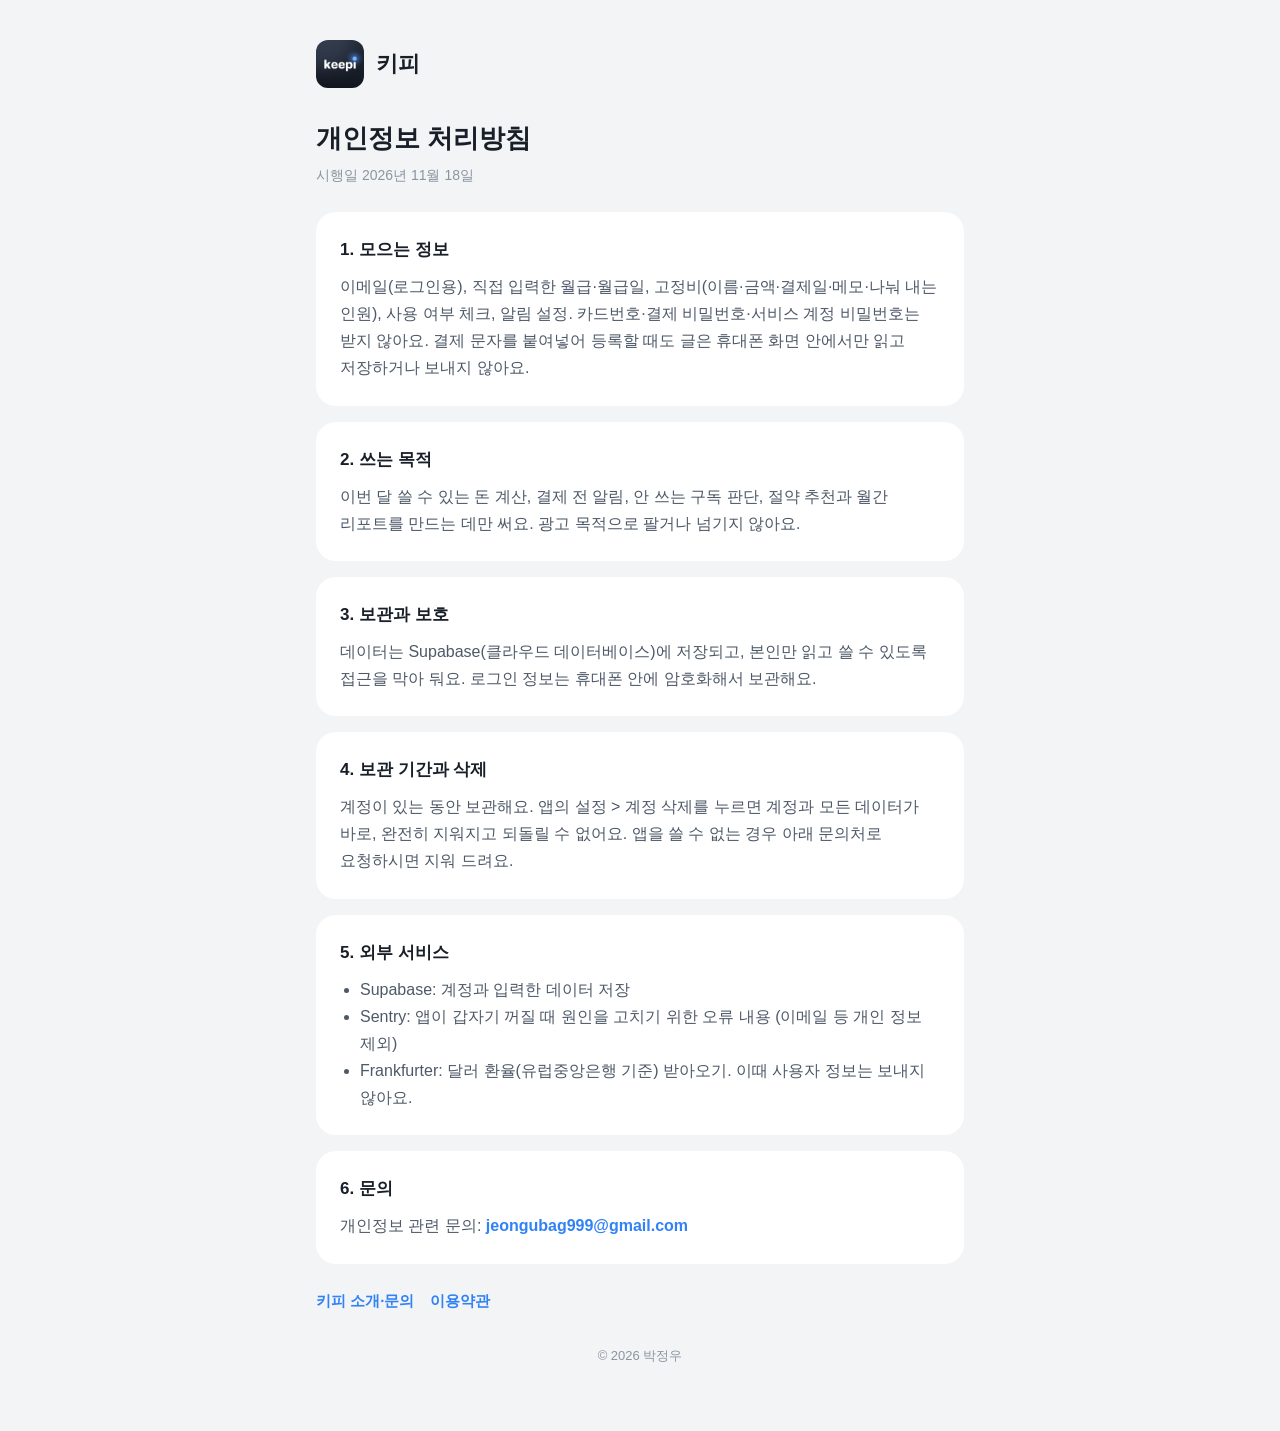
==== privacy.html @ 5cc82812 "Add Keepi support, privacy policy and terms pages Co-Authored-By: Claude Opus 5.5 <noreply@anthropic" ====
<!doctype html>
<html lang="ko">
<head>
  <meta charset="utf-8" />
  <meta name="viewport" content="width=device-width, initial-scale=1" />
  <title>키피 개인정보 처리방침</title>
  <meta name="description" content="키피(Keepi) 앱의 개인정보 처리방침" />
  <link rel="icon" href="icon.png" />
  <link rel="stylesheet" href="style.css" />
</head>
<body>
  <main>
    <header>
      <img src="icon.png" alt="" />
      <span class="name">키피</span>
    </header>

    <h1>개인정보 처리방침</h1>
    <p class="updated">시행일 2026년 11월 18일</p>

    <section class="card">
      <h2>1. 모으는 정보</h2>
      <p>이메일(로그인용), 직접 입력한 월급·월급일, 고정비(이름·금액·결제일·메모·나눠 내는 인원), 사용 여부 체크, 알림 설정. 카드번호·결제 비밀번호·서비스 계정 비밀번호는 받지 않아요. 결제 문자를 붙여넣어 등록할 때도 글은 휴대폰 화면 안에서만 읽고 저장하거나 보내지 않아요.</p>
    </section>

    <section class="card">
      <h2>2. 쓰는 목적</h2>
      <p>이번 달 쓸 수 있는 돈 계산, 결제 전 알림, 안 쓰는 구독 판단, 절약 추천과 월간 리포트를 만드는 데만 써요. 광고 목적으로 팔거나 넘기지 않아요.</p>
    </section>

    <section class="card">
      <h2>3. 보관과 보호</h2>
      <p>데이터는 Supabase(클라우드 데이터베이스)에 저장되고, 본인만 읽고 쓸 수 있도록 접근을 막아 둬요. 로그인 정보는 휴대폰 안에 암호화해서 보관해요.</p>
    </section>

    <section class="card">
      <h2>4. 보관 기간과 삭제</h2>
      <p>계정이 있는 동안 보관해요. 앱의 설정 &gt; 계정 삭제를 누르면 계정과 모든 데이터가 바로, 완전히 지워지고 되돌릴 수 없어요. 앱을 쓸 수 없는 경우 아래 문의처로 요청하시면 지워 드려요.</p>
    </section>

    <section class="card">
      <h2>5. 외부 서비스</h2>
      <ul>
        <li>Supabase: 계정과 입력한 데이터 저장</li>
        <li>Sentry: 앱이 갑자기 꺼질 때 원인을 고치기 위한 오류 내용 (이메일 등 개인 정보 제외)</li>
        <li>Frankfurter: 달러 환율(유럽중앙은행 기준) 받아오기. 이때 사용자 정보는 보내지 않아요.</li>
      </ul>
    </section>

    <section class="card">
      <h2>6. 문의</h2>
      <p>개인정보 관련 문의: <a href="mailto:jeongubag999@gmail.com">jeongubag999@gmail.com</a></p>
    </section>

    <nav>
      <a href="./">키피 소개·문의</a>
      <a href="terms.html">이용약관</a>
    </nav>
    <footer>© 2026 박정우</footer>
  </main>
</body>
</html>
---- style.css ----
:root {
  --bg: #f2f4f6;
  --card: #ffffff;
  --text: #191f28;
  --sub: #4e5968;
  --muted: #8b95a1;
  --line: #e5e8eb;
  --primary: #3182f6;
}
@media (prefers-color-scheme: dark) {
  :root {
    --bg: #17171c;
    --card: #202027;
    --text: #f2f4f6;
    --sub: #b0b8c1;
    --muted: #7e8590;
    --line: #2c2c35;
    --primary: #4d94f8;
  }
}
* { box-sizing: border-box; }
body {
  margin: 0;
  background: var(--bg);
  color: var(--text);
  font-family: Pretendard, -apple-system, BlinkMacSystemFont, 'Apple SD Gothic Neo', 'Noto Sans KR', sans-serif;
  line-height: 1.7;
  word-break: keep-all;
}
main { max-width: 680px; margin: 0 auto; padding: 40px 16px 64px; }
header { display: flex; align-items: center; gap: 12px; margin-bottom: 28px; }
header img { width: 48px; height: 48px; border-radius: 12px; }
header .name { font-size: 22px; font-weight: 800; }
h1 { font-size: 26px; margin: 0 0 4px; }
.updated { color: var(--muted); font-size: 14px; margin: 0 0 24px; }
.card { background: var(--card); border-radius: 20px; padding: 24px; margin-bottom: 16px; }
h2 { font-size: 17px; margin: 0 0 8px; }
p { margin: 0; color: var(--sub); }
.card + .card { margin-top: 0; }
a { color: var(--primary); text-decoration: none; font-weight: 600; }
a:hover { text-decoration: underline; }
ul { margin: 0; padding-left: 20px; color: var(--sub); }
nav { display: flex; gap: 16px; flex-wrap: wrap; margin-top: 24px; font-size: 15px; }
footer { color: var(--muted); font-size: 13px; margin-top: 32px; text-align: center; }
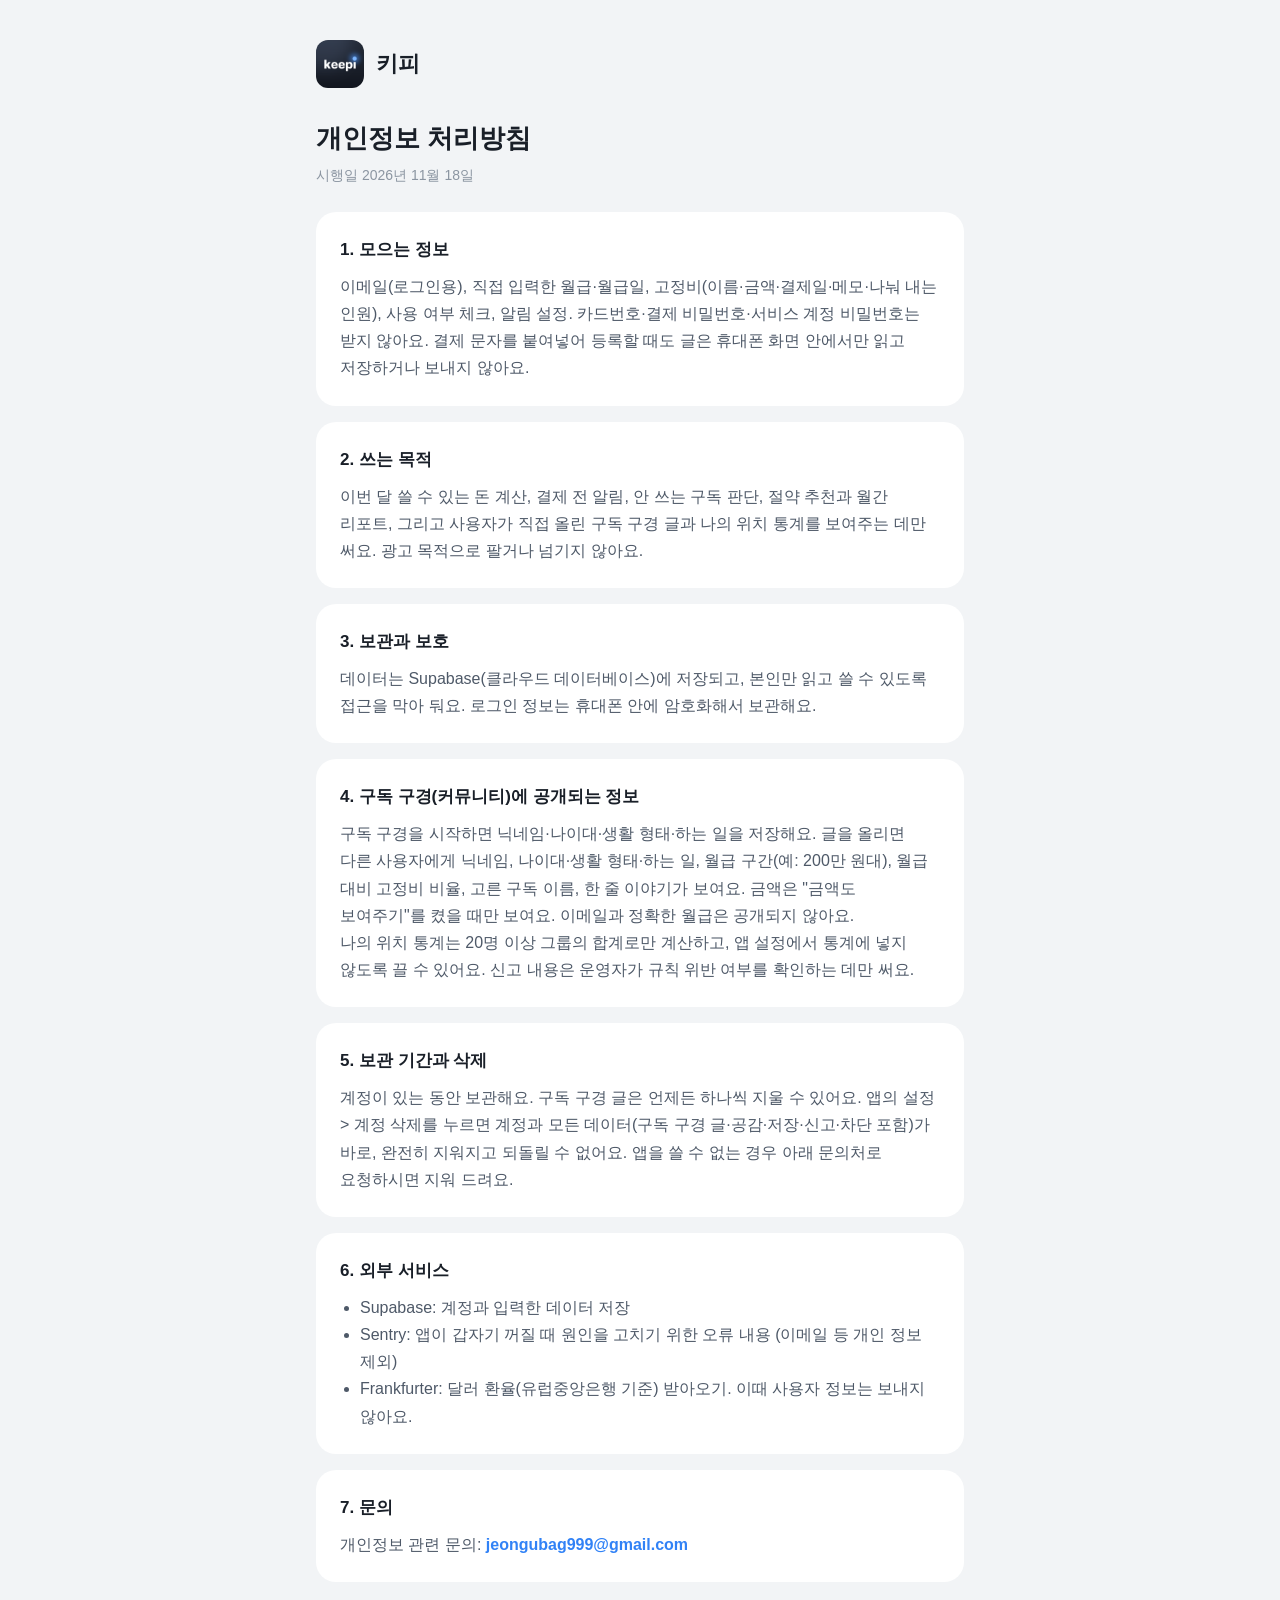
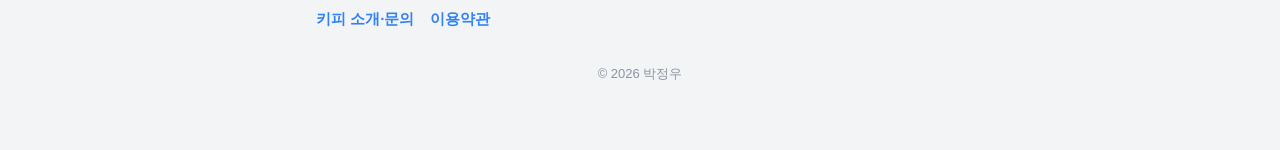
==== commit 92d7f301: "Add community (구독 구경) sections to privacy policy and terms" ====
--- a/privacy.html
+++ b/privacy.html
@@ -25,7 +25,7 @@
 
     <section class="card">
       <h2>2. 쓰는 목적</h2>
-      <p>이번 달 쓸 수 있는 돈 계산, 결제 전 알림, 안 쓰는 구독 판단, 절약 추천과 월간 리포트를 만드는 데만 써요. 광고 목적으로 팔거나 넘기지 않아요.</p>
+      <p>이번 달 쓸 수 있는 돈 계산, 결제 전 알림, 안 쓰는 구독 판단, 절약 추천과 월간 리포트, 그리고 사용자가 직접 올린 구독 구경 글과 나의 위치 통계를 보여주는 데만 써요. 광고 목적으로 팔거나 넘기지 않아요.</p>
     </section>
 
     <section class="card">
@@ -34,12 +34,18 @@
     </section>
 
     <section class="card">
-      <h2>4. 보관 기간과 삭제</h2>
-      <p>계정이 있는 동안 보관해요. 앱의 설정 &gt; 계정 삭제를 누르면 계정과 모든 데이터가 바로, 완전히 지워지고 되돌릴 수 없어요. 앱을 쓸 수 없는 경우 아래 문의처로 요청하시면 지워 드려요.</p>
+      <h2>4. 구독 구경(커뮤니티)에 공개되는 정보</h2>
+      <p>구독 구경을 시작하면 닉네임·나이대·생활 형태·하는 일을 저장해요. 글을 올리면 다른 사용자에게 닉네임, 나이대·생활 형태·하는 일, 월급 구간(예: 200만 원대), 월급 대비 고정비 비율, 고른 구독 이름, 한 줄 이야기가 보여요. 금액은 "금액도 보여주기"를 켰을 때만 보여요. 이메일과 정확한 월급은 공개되지 않아요.</p>
+      <p>나의 위치 통계는 20명 이상 그룹의 합계로만 계산하고, 앱 설정에서 통계에 넣지 않도록 끌 수 있어요. 신고 내용은 운영자가 규칙 위반 여부를 확인하는 데만 써요.</p>
     </section>
 
     <section class="card">
-      <h2>5. 외부 서비스</h2>
+      <h2>5. 보관 기간과 삭제</h2>
+      <p>계정이 있는 동안 보관해요. 구독 구경 글은 언제든 하나씩 지울 수 있어요. 앱의 설정 &gt; 계정 삭제를 누르면 계정과 모든 데이터(구독 구경 글·공감·저장·신고·차단 포함)가 바로, 완전히 지워지고 되돌릴 수 없어요. 앱을 쓸 수 없는 경우 아래 문의처로 요청하시면 지워 드려요.</p>
+    </section>
+
+    <section class="card">
+      <h2>6. 외부 서비스</h2>
       <ul>
         <li>Supabase: 계정과 입력한 데이터 저장</li>
         <li>Sentry: 앱이 갑자기 꺼질 때 원인을 고치기 위한 오류 내용 (이메일 등 개인 정보 제외)</li>
@@ -48,7 +54,7 @@
     </section>
 
     <section class="card">
-      <h2>6. 문의</h2>
+      <h2>7. 문의</h2>
       <p>개인정보 관련 문의: <a href="mailto:jeongubag999@gmail.com">jeongubag999@gmail.com</a></p>
     </section>
 
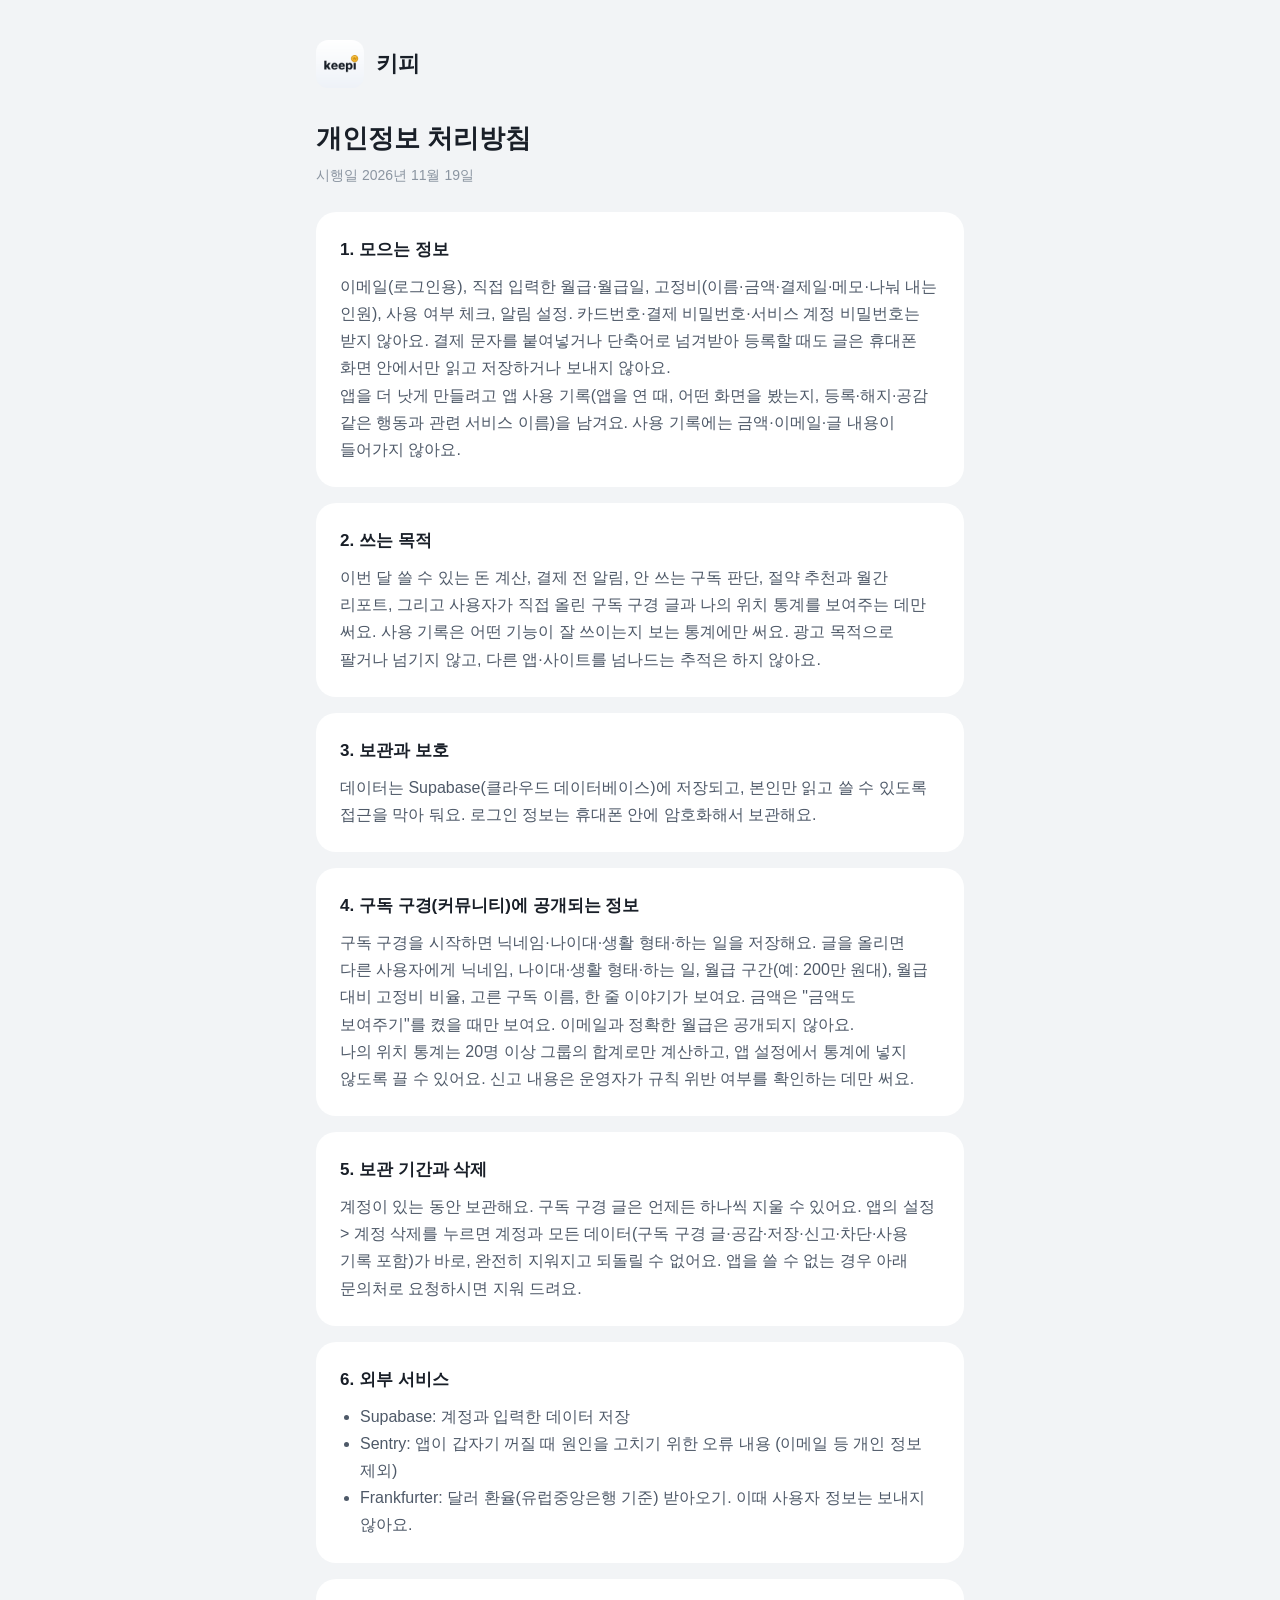
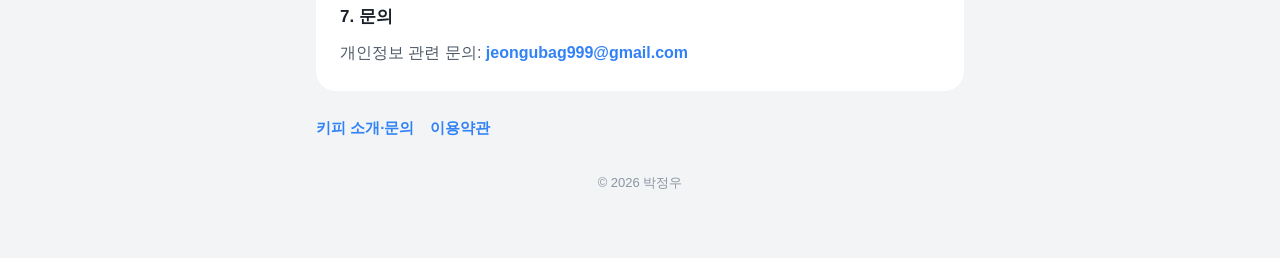
==== commit 45ae06da: "Disclose in-app usage records in privacy policy" ====
--- a/privacy.html
+++ b/privacy.html
@@ -16,16 +16,17 @@
     </header>
 
     <h1>개인정보 처리방침</h1>
-    <p class="updated">시행일 2026년 11월 18일</p>
+    <p class="updated">시행일 2026년 11월 19일</p>
 
     <section class="card">
       <h2>1. 모으는 정보</h2>
-      <p>이메일(로그인용), 직접 입력한 월급·월급일, 고정비(이름·금액·결제일·메모·나눠 내는 인원), 사용 여부 체크, 알림 설정. 카드번호·결제 비밀번호·서비스 계정 비밀번호는 받지 않아요. 결제 문자를 붙여넣어 등록할 때도 글은 휴대폰 화면 안에서만 읽고 저장하거나 보내지 않아요.</p>
+      <p>이메일(로그인용), 직접 입력한 월급·월급일, 고정비(이름·금액·결제일·메모·나눠 내는 인원), 사용 여부 체크, 알림 설정. 카드번호·결제 비밀번호·서비스 계정 비밀번호는 받지 않아요. 결제 문자를 붙여넣거나 단축어로 넘겨받아 등록할 때도 글은 휴대폰 화면 안에서만 읽고 저장하거나 보내지 않아요.</p>
+      <p>앱을 더 낫게 만들려고 앱 사용 기록(앱을 연 때, 어떤 화면을 봤는지, 등록·해지·공감 같은 행동과 관련 서비스 이름)을 남겨요. 사용 기록에는 금액·이메일·글 내용이 들어가지 않아요.</p>
     </section>
 
     <section class="card">
       <h2>2. 쓰는 목적</h2>
-      <p>이번 달 쓸 수 있는 돈 계산, 결제 전 알림, 안 쓰는 구독 판단, 절약 추천과 월간 리포트, 그리고 사용자가 직접 올린 구독 구경 글과 나의 위치 통계를 보여주는 데만 써요. 광고 목적으로 팔거나 넘기지 않아요.</p>
+      <p>이번 달 쓸 수 있는 돈 계산, 결제 전 알림, 안 쓰는 구독 판단, 절약 추천과 월간 리포트, 그리고 사용자가 직접 올린 구독 구경 글과 나의 위치 통계를 보여주는 데만 써요. 사용 기록은 어떤 기능이 잘 쓰이는지 보는 통계에만 써요. 광고 목적으로 팔거나 넘기지 않고, 다른 앱·사이트를 넘나드는 추적은 하지 않아요.</p>
     </section>
 
     <section class="card">
@@ -41,7 +42,7 @@
 
     <section class="card">
       <h2>5. 보관 기간과 삭제</h2>
-      <p>계정이 있는 동안 보관해요. 구독 구경 글은 언제든 하나씩 지울 수 있어요. 앱의 설정 &gt; 계정 삭제를 누르면 계정과 모든 데이터(구독 구경 글·공감·저장·신고·차단 포함)가 바로, 완전히 지워지고 되돌릴 수 없어요. 앱을 쓸 수 없는 경우 아래 문의처로 요청하시면 지워 드려요.</p>
+      <p>계정이 있는 동안 보관해요. 구독 구경 글은 언제든 하나씩 지울 수 있어요. 앱의 설정 &gt; 계정 삭제를 누르면 계정과 모든 데이터(구독 구경 글·공감·저장·신고·차단·사용 기록 포함)가 바로, 완전히 지워지고 되돌릴 수 없어요. 앱을 쓸 수 없는 경우 아래 문의처로 요청하시면 지워 드려요.</p>
     </section>
 
     <section class="card">
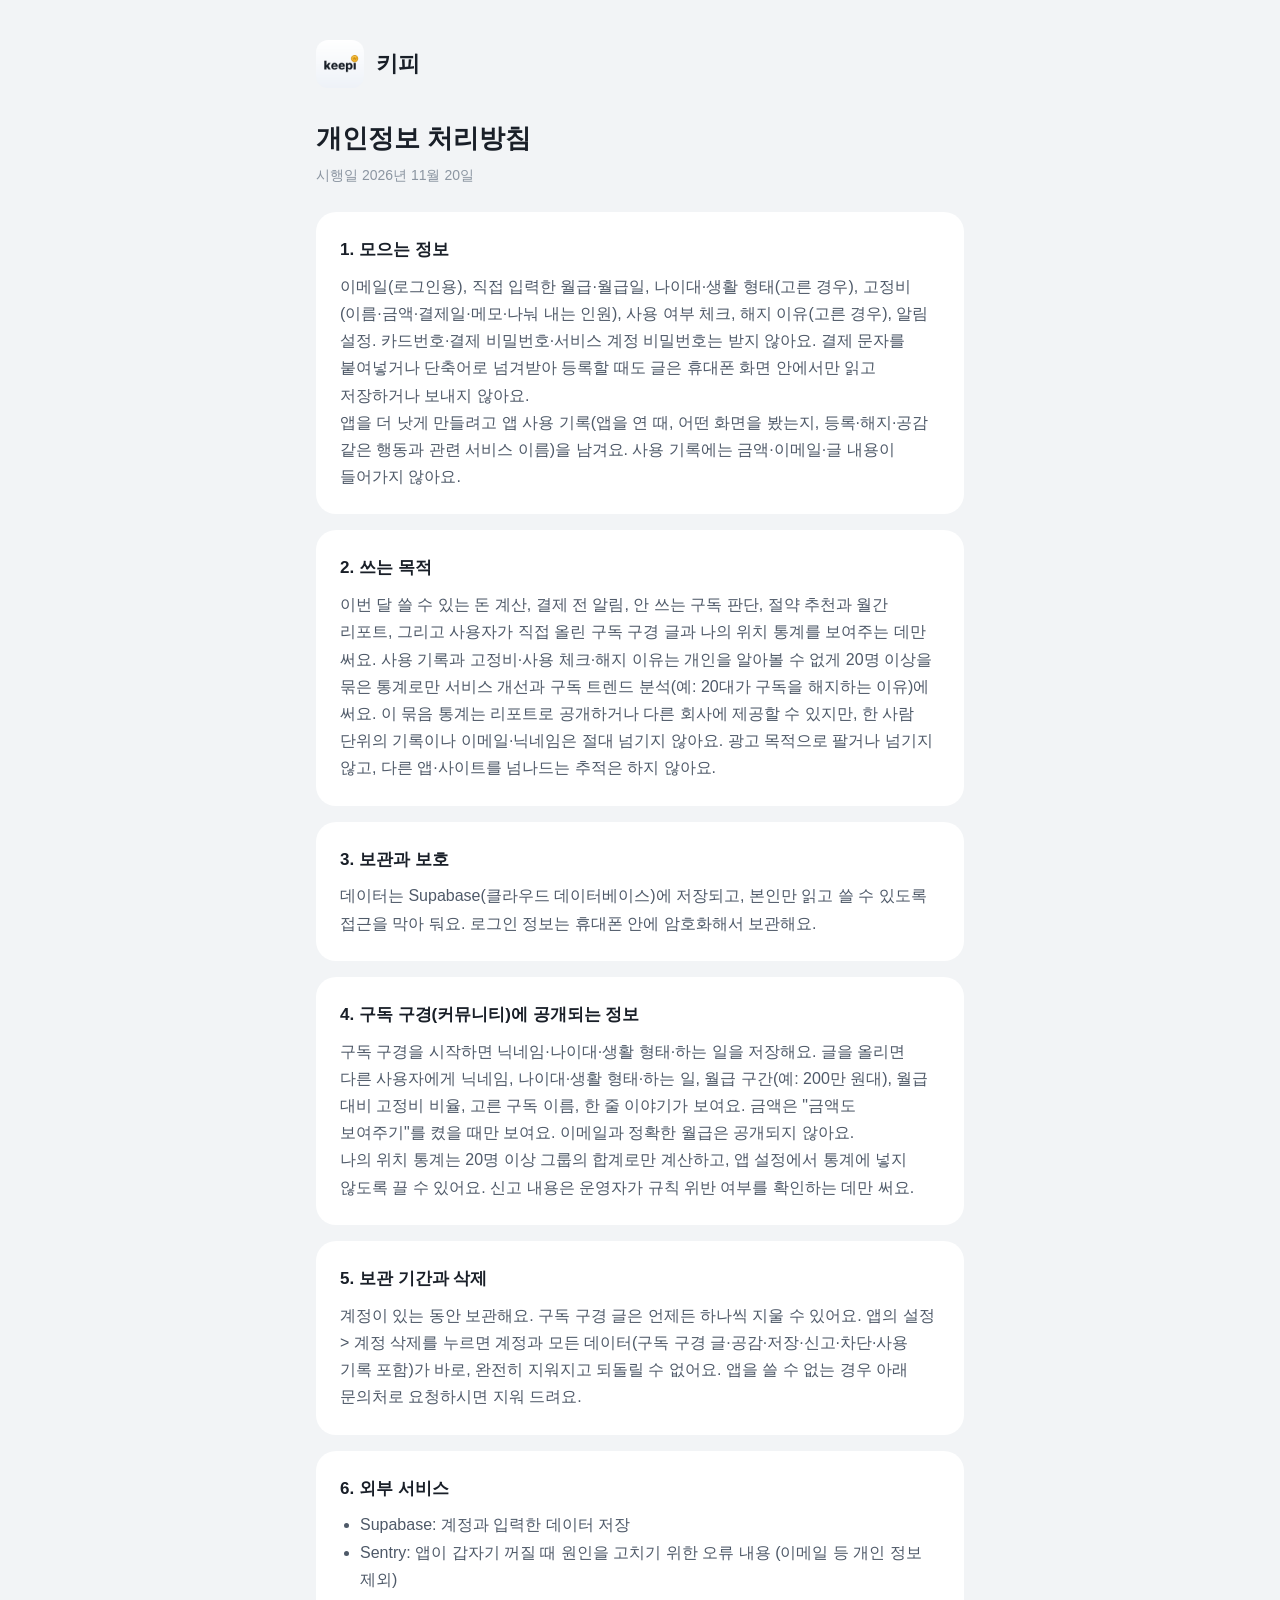
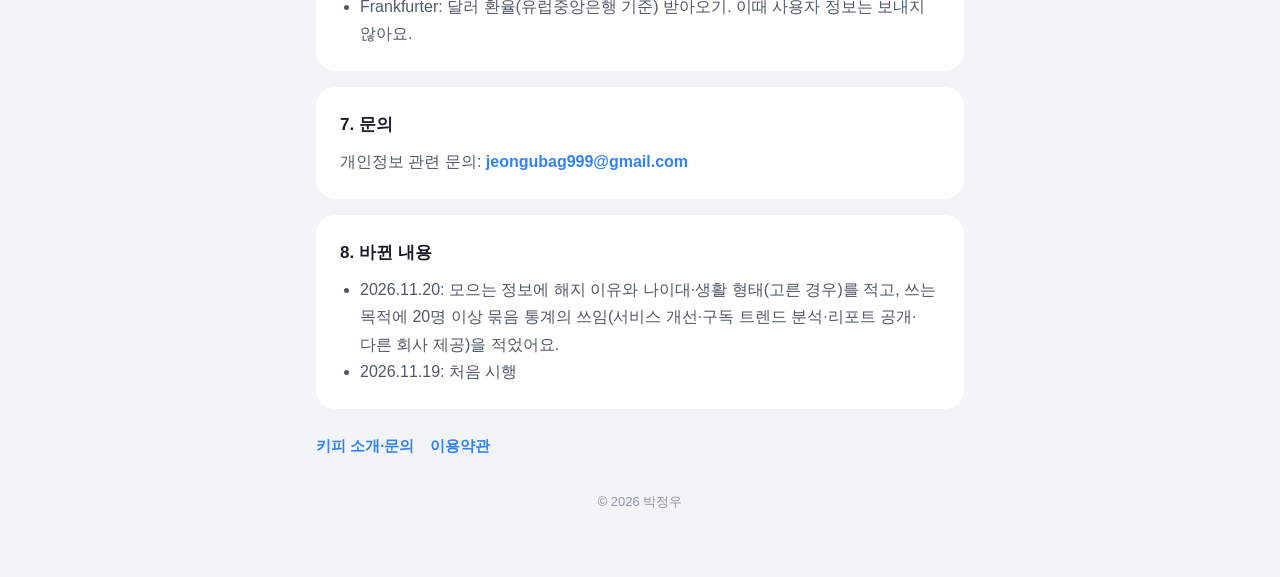
==== commit 0a37ff8b: "Update privacy policy: cancel reason, age band and living, aggregate stats use (effective 2026-11-20" ====
--- a/privacy.html
+++ b/privacy.html
@@ -16,17 +16,17 @@
     </header>
 
     <h1>개인정보 처리방침</h1>
-    <p class="updated">시행일 2026년 11월 19일</p>
+    <p class="updated">시행일 2026년 11월 20일</p>
 
     <section class="card">
       <h2>1. 모으는 정보</h2>
-      <p>이메일(로그인용), 직접 입력한 월급·월급일, 고정비(이름·금액·결제일·메모·나눠 내는 인원), 사용 여부 체크, 알림 설정. 카드번호·결제 비밀번호·서비스 계정 비밀번호는 받지 않아요. 결제 문자를 붙여넣거나 단축어로 넘겨받아 등록할 때도 글은 휴대폰 화면 안에서만 읽고 저장하거나 보내지 않아요.</p>
+      <p>이메일(로그인용), 직접 입력한 월급·월급일, 나이대·생활 형태(고른 경우), 고정비(이름·금액·결제일·메모·나눠 내는 인원), 사용 여부 체크, 해지 이유(고른 경우), 알림 설정. 카드번호·결제 비밀번호·서비스 계정 비밀번호는 받지 않아요. 결제 문자를 붙여넣거나 단축어로 넘겨받아 등록할 때도 글은 휴대폰 화면 안에서만 읽고 저장하거나 보내지 않아요.</p>
       <p>앱을 더 낫게 만들려고 앱 사용 기록(앱을 연 때, 어떤 화면을 봤는지, 등록·해지·공감 같은 행동과 관련 서비스 이름)을 남겨요. 사용 기록에는 금액·이메일·글 내용이 들어가지 않아요.</p>
     </section>
 
     <section class="card">
       <h2>2. 쓰는 목적</h2>
-      <p>이번 달 쓸 수 있는 돈 계산, 결제 전 알림, 안 쓰는 구독 판단, 절약 추천과 월간 리포트, 그리고 사용자가 직접 올린 구독 구경 글과 나의 위치 통계를 보여주는 데만 써요. 사용 기록은 어떤 기능이 잘 쓰이는지 보는 통계에만 써요. 광고 목적으로 팔거나 넘기지 않고, 다른 앱·사이트를 넘나드는 추적은 하지 않아요.</p>
+      <p>이번 달 쓸 수 있는 돈 계산, 결제 전 알림, 안 쓰는 구독 판단, 절약 추천과 월간 리포트, 그리고 사용자가 직접 올린 구독 구경 글과 나의 위치 통계를 보여주는 데만 써요. 사용 기록과 고정비·사용 체크·해지 이유는 개인을 알아볼 수 없게 20명 이상을 묶은 통계로만 서비스 개선과 구독 트렌드 분석(예: 20대가 구독을 해지하는 이유)에 써요. 이 묶음 통계는 리포트로 공개하거나 다른 회사에 제공할 수 있지만, 한 사람 단위의 기록이나 이메일·닉네임은 절대 넘기지 않아요. 광고 목적으로 팔거나 넘기지 않고, 다른 앱·사이트를 넘나드는 추적은 하지 않아요.</p>
     </section>
 
     <section class="card">
@@ -59,6 +59,14 @@
       <p>개인정보 관련 문의: <a href="mailto:jeongubag999@gmail.com">jeongubag999@gmail.com</a></p>
     </section>
 
+    <section class="card">
+      <h2>8. 바뀐 내용</h2>
+      <ul>
+        <li>2026.11.20: 모으는 정보에 해지 이유와 나이대·생활 형태(고른 경우)를 적고, 쓰는 목적에 20명 이상 묶음 통계의 쓰임(서비스 개선·구독 트렌드 분석·리포트 공개·다른 회사 제공)을 적었어요.</li>
+        <li>2026.11.19: 처음 시행</li>
+      </ul>
+    </section>
+
     <nav>
       <a href="./">키피 소개·문의</a>
       <a href="terms.html">이용약관</a>
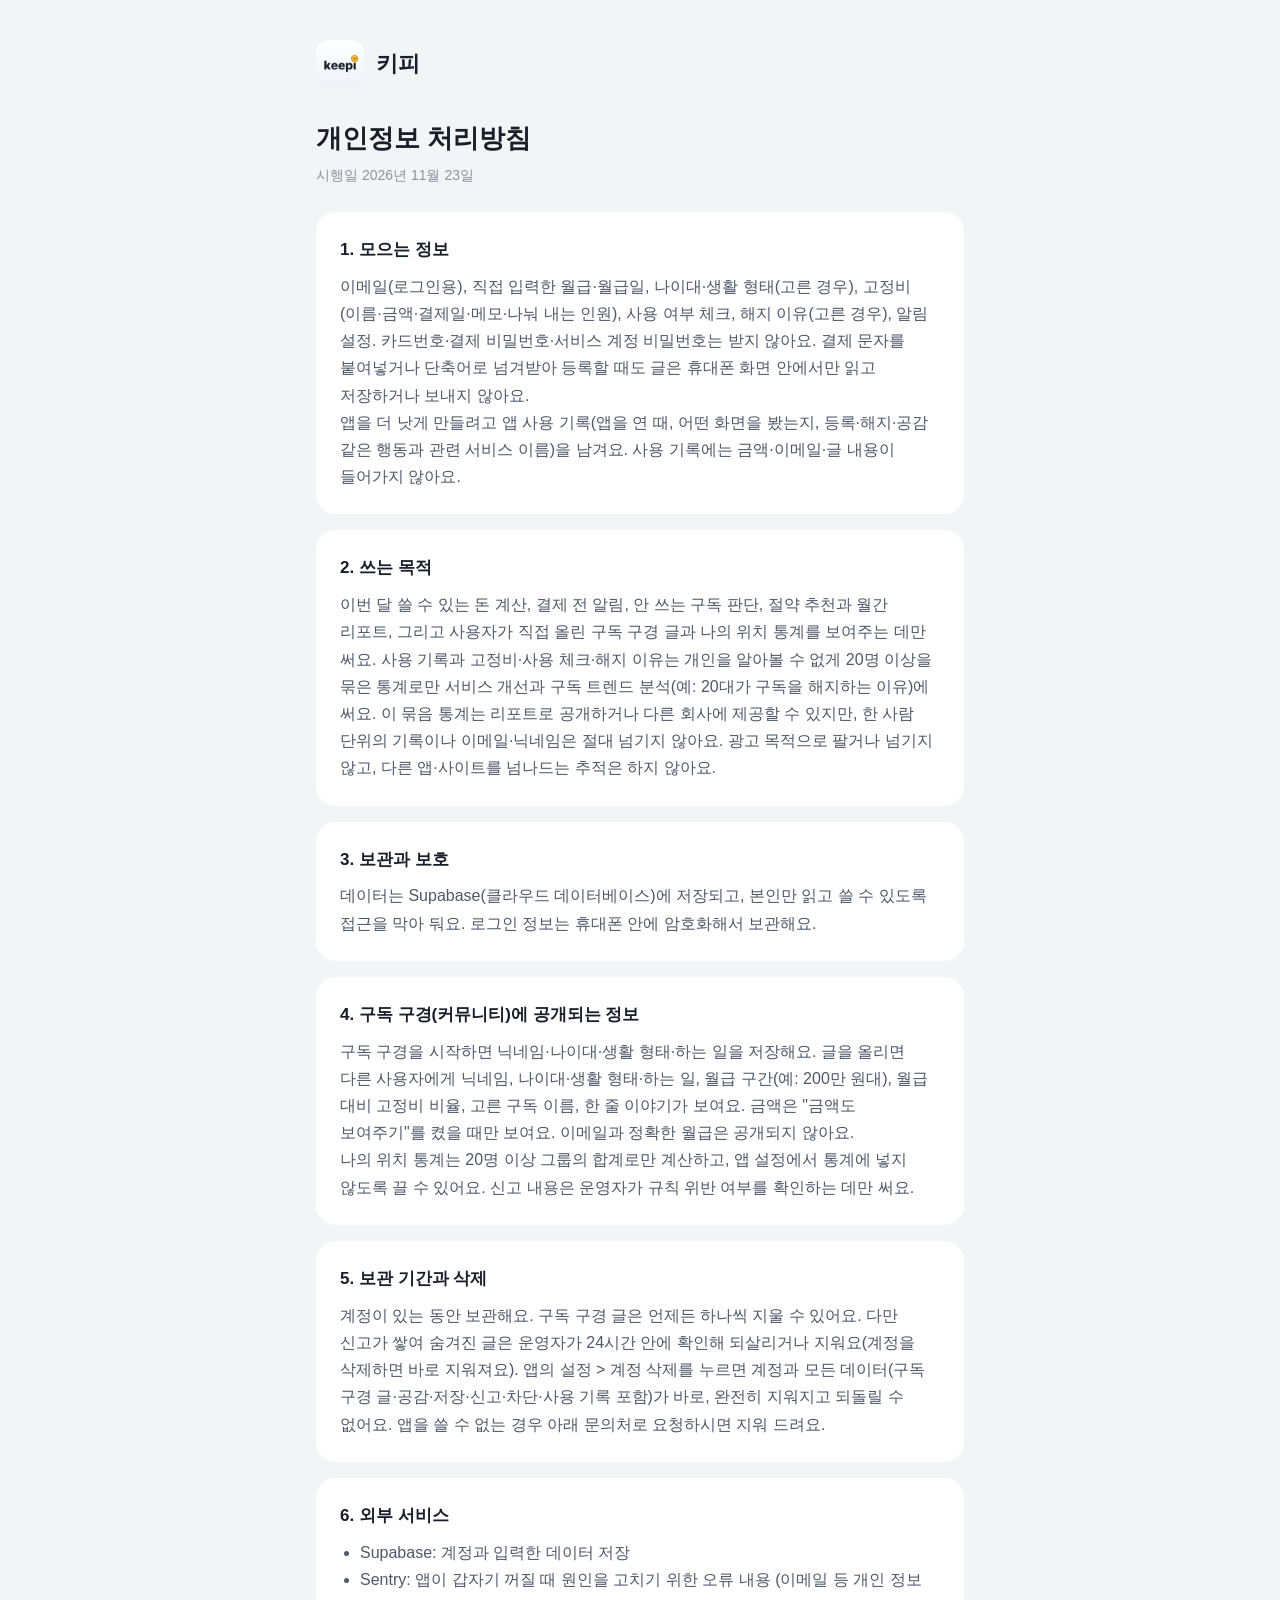
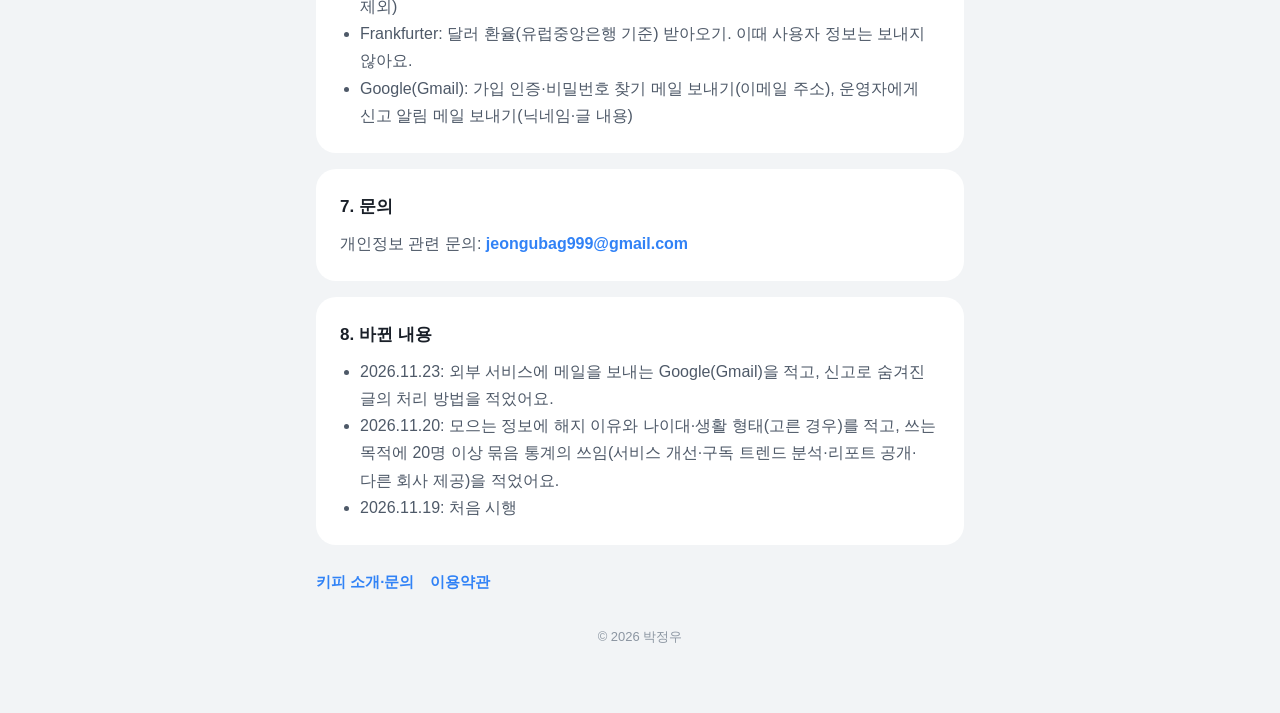
==== commit b50c8737: "Privacy: list Gmail as mail sender and explain hidden post handling Co-Authored-By: Claude Opus 5.5 " ====
--- a/privacy.html
+++ b/privacy.html
@@ -16,7 +16,7 @@
     </header>
 
     <h1>개인정보 처리방침</h1>
-    <p class="updated">시행일 2026년 11월 20일</p>
+    <p class="updated">시행일 2026년 11월 23일</p>
 
     <section class="card">
       <h2>1. 모으는 정보</h2>
@@ -42,7 +42,7 @@
 
     <section class="card">
       <h2>5. 보관 기간과 삭제</h2>
-      <p>계정이 있는 동안 보관해요. 구독 구경 글은 언제든 하나씩 지울 수 있어요. 앱의 설정 &gt; 계정 삭제를 누르면 계정과 모든 데이터(구독 구경 글·공감·저장·신고·차단·사용 기록 포함)가 바로, 완전히 지워지고 되돌릴 수 없어요. 앱을 쓸 수 없는 경우 아래 문의처로 요청하시면 지워 드려요.</p>
+      <p>계정이 있는 동안 보관해요. 구독 구경 글은 언제든 하나씩 지울 수 있어요. 다만 신고가 쌓여 숨겨진 글은 운영자가 24시간 안에 확인해 되살리거나 지워요(계정을 삭제하면 바로 지워져요). 앱의 설정 &gt; 계정 삭제를 누르면 계정과 모든 데이터(구독 구경 글·공감·저장·신고·차단·사용 기록 포함)가 바로, 완전히 지워지고 되돌릴 수 없어요. 앱을 쓸 수 없는 경우 아래 문의처로 요청하시면 지워 드려요.</p>
     </section>
 
     <section class="card">
@@ -51,6 +51,7 @@
         <li>Supabase: 계정과 입력한 데이터 저장</li>
         <li>Sentry: 앱이 갑자기 꺼질 때 원인을 고치기 위한 오류 내용 (이메일 등 개인 정보 제외)</li>
         <li>Frankfurter: 달러 환율(유럽중앙은행 기준) 받아오기. 이때 사용자 정보는 보내지 않아요.</li>
+        <li>Google(Gmail): 가입 인증·비밀번호 찾기 메일 보내기(이메일 주소), 운영자에게 신고 알림 메일 보내기(닉네임·글 내용)</li>
       </ul>
     </section>
 
@@ -62,6 +63,7 @@
     <section class="card">
       <h2>8. 바뀐 내용</h2>
       <ul>
+        <li>2026.11.23: 외부 서비스에 메일을 보내는 Google(Gmail)을 적고, 신고로 숨겨진 글의 처리 방법을 적었어요.</li>
         <li>2026.11.20: 모으는 정보에 해지 이유와 나이대·생활 형태(고른 경우)를 적고, 쓰는 목적에 20명 이상 묶음 통계의 쓰임(서비스 개선·구독 트렌드 분석·리포트 공개·다른 회사 제공)을 적었어요.</li>
         <li>2026.11.19: 처음 시행</li>
       </ul>
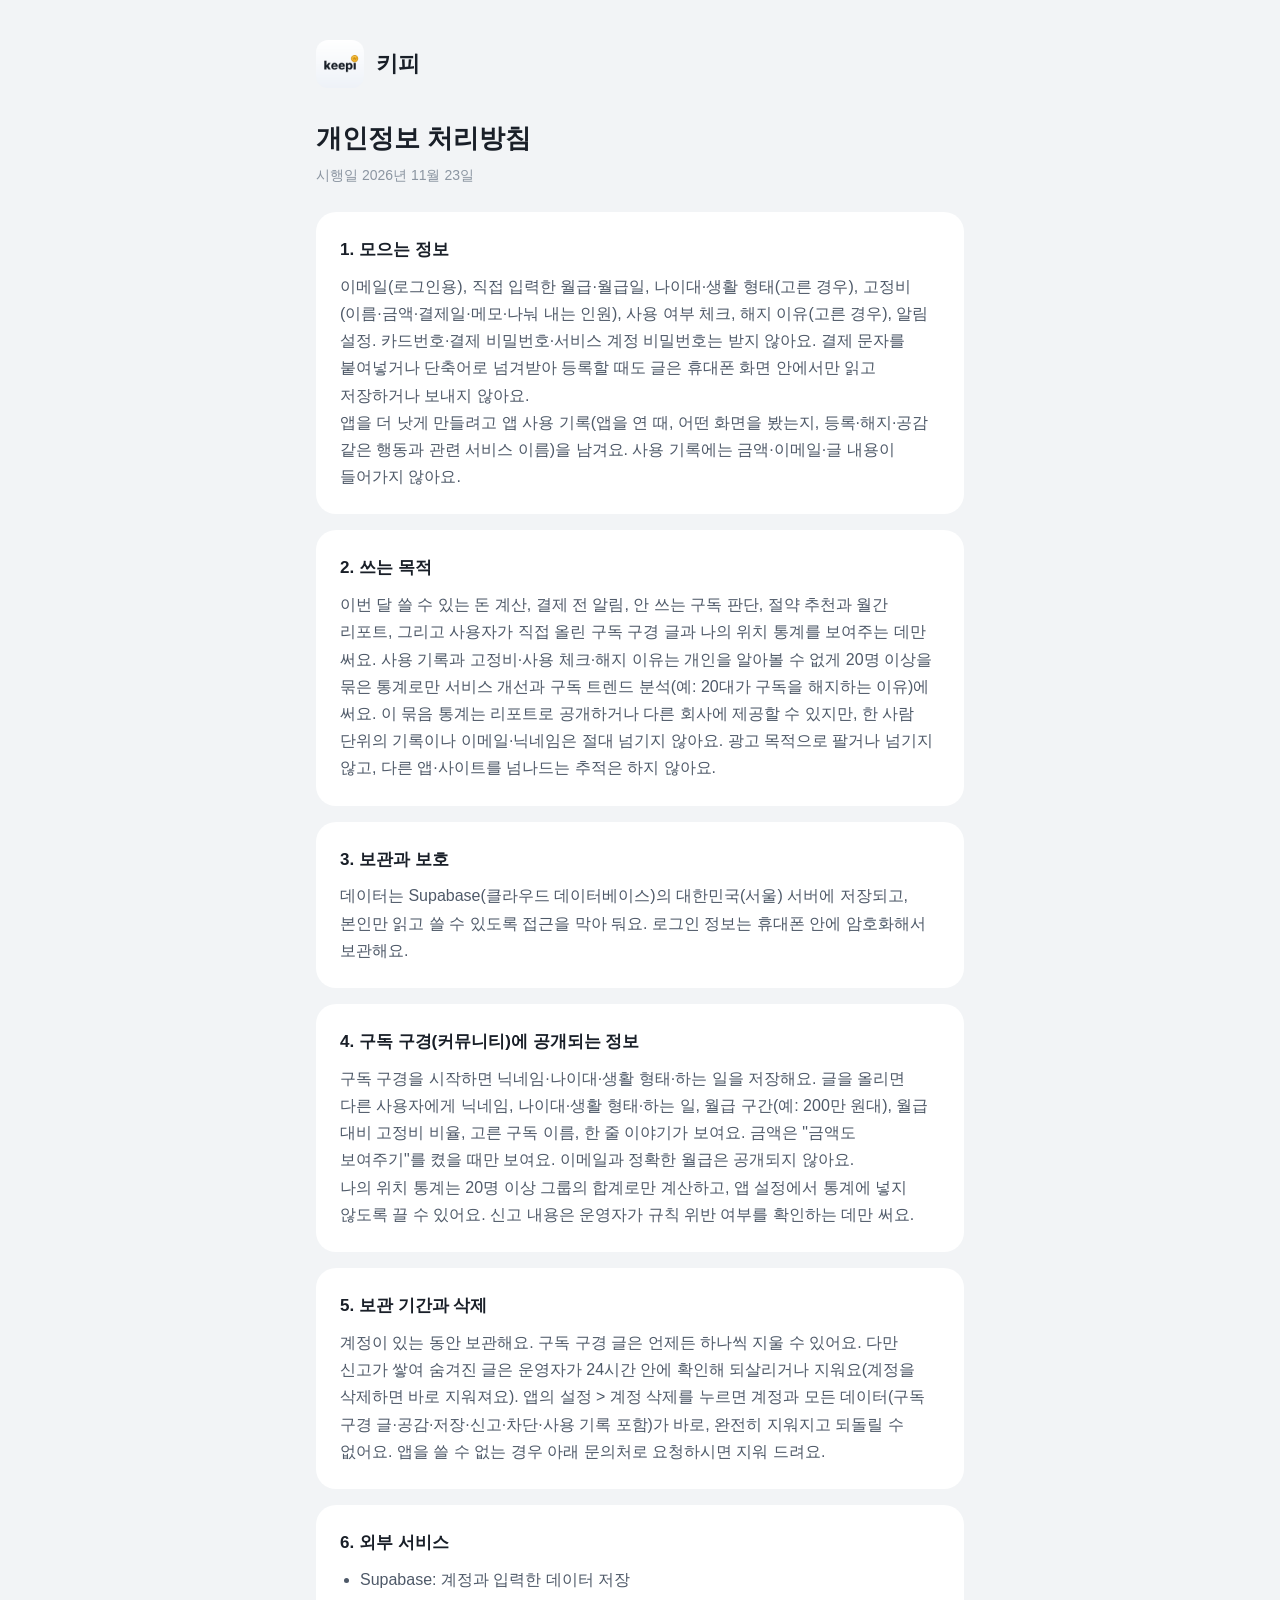
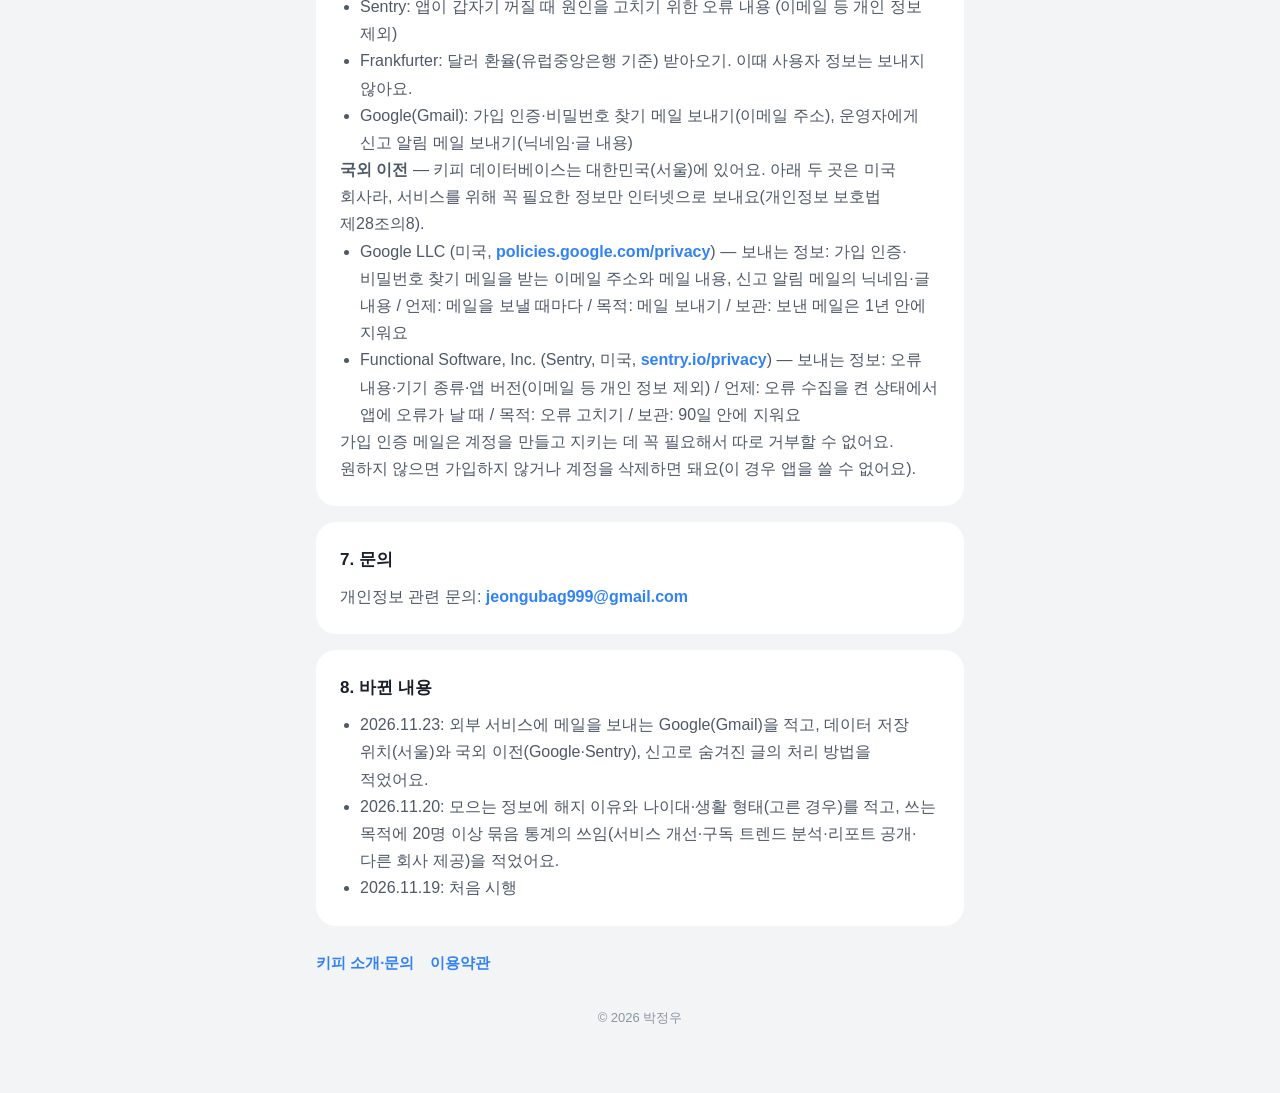
==== commit 597670f2: "Privacy: note Seoul data region and overseas transfer to Google and Sentry Co-Authored-By: Claude Op" ====
--- a/privacy.html
+++ b/privacy.html
@@ -31,7 +31,7 @@
 
     <section class="card">
       <h2>3. 보관과 보호</h2>
-      <p>데이터는 Supabase(클라우드 데이터베이스)에 저장되고, 본인만 읽고 쓸 수 있도록 접근을 막아 둬요. 로그인 정보는 휴대폰 안에 암호화해서 보관해요.</p>
+      <p>데이터는 Supabase(클라우드 데이터베이스)의 대한민국(서울) 서버에 저장되고, 본인만 읽고 쓸 수 있도록 접근을 막아 둬요. 로그인 정보는 휴대폰 안에 암호화해서 보관해요.</p>
     </section>
 
     <section class="card">
@@ -53,6 +53,12 @@
         <li>Frankfurter: 달러 환율(유럽중앙은행 기준) 받아오기. 이때 사용자 정보는 보내지 않아요.</li>
         <li>Google(Gmail): 가입 인증·비밀번호 찾기 메일 보내기(이메일 주소), 운영자에게 신고 알림 메일 보내기(닉네임·글 내용)</li>
       </ul>
+      <p><b>국외 이전</b> — 키피 데이터베이스는 대한민국(서울)에 있어요. 아래 두 곳은 미국 회사라, 서비스를 위해 꼭 필요한 정보만 인터넷으로 보내요(개인정보 보호법 제28조의8).</p>
+      <ul>
+        <li>Google LLC (미국, <a href="https://policies.google.com/privacy">policies.google.com/privacy</a>) — 보내는 정보: 가입 인증·비밀번호 찾기 메일을 받는 이메일 주소와 메일 내용, 신고 알림 메일의 닉네임·글 내용 / 언제: 메일을 보낼 때마다 / 목적: 메일 보내기 / 보관: 보낸 메일은 1년 안에 지워요</li>
+        <li>Functional Software, Inc. (Sentry, 미국, <a href="https://sentry.io/privacy/">sentry.io/privacy</a>) — 보내는 정보: 오류 내용·기기 종류·앱 버전(이메일 등 개인 정보 제외) / 언제: 오류 수집을 켠 상태에서 앱에 오류가 날 때 / 목적: 오류 고치기 / 보관: 90일 안에 지워요</li>
+      </ul>
+      <p>가입 인증 메일은 계정을 만들고 지키는 데 꼭 필요해서 따로 거부할 수 없어요. 원하지 않으면 가입하지 않거나 계정을 삭제하면 돼요(이 경우 앱을 쓸 수 없어요).</p>
     </section>
 
     <section class="card">
@@ -63,7 +69,7 @@
     <section class="card">
       <h2>8. 바뀐 내용</h2>
       <ul>
-        <li>2026.11.23: 외부 서비스에 메일을 보내는 Google(Gmail)을 적고, 신고로 숨겨진 글의 처리 방법을 적었어요.</li>
+        <li>2026.11.23: 외부 서비스에 메일을 보내는 Google(Gmail)을 적고, 데이터 저장 위치(서울)와 국외 이전(Google·Sentry), 신고로 숨겨진 글의 처리 방법을 적었어요.</li>
         <li>2026.11.20: 모으는 정보에 해지 이유와 나이대·생활 형태(고른 경우)를 적고, 쓰는 목적에 20명 이상 묶음 통계의 쓰임(서비스 개선·구독 트렌드 분석·리포트 공개·다른 회사 제공)을 적었어요.</li>
         <li>2026.11.19: 처음 시행</li>
       </ul>
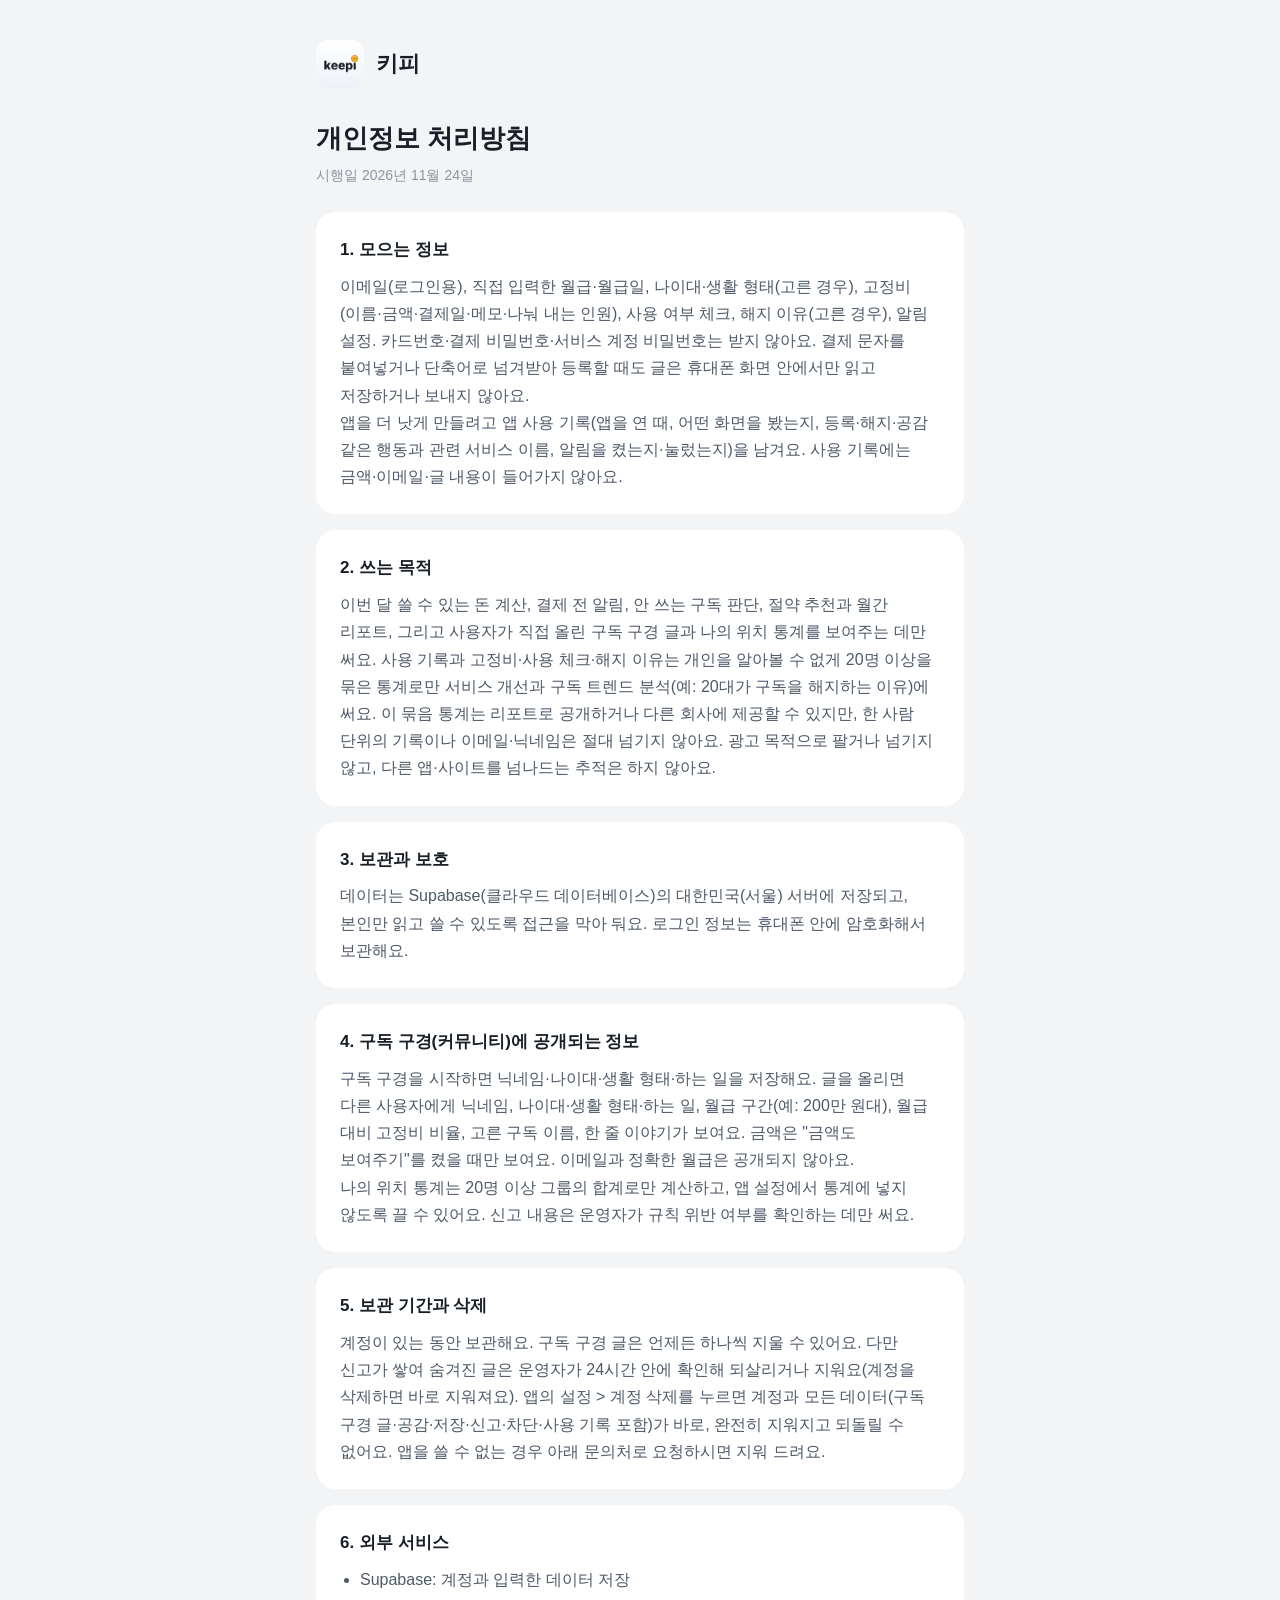
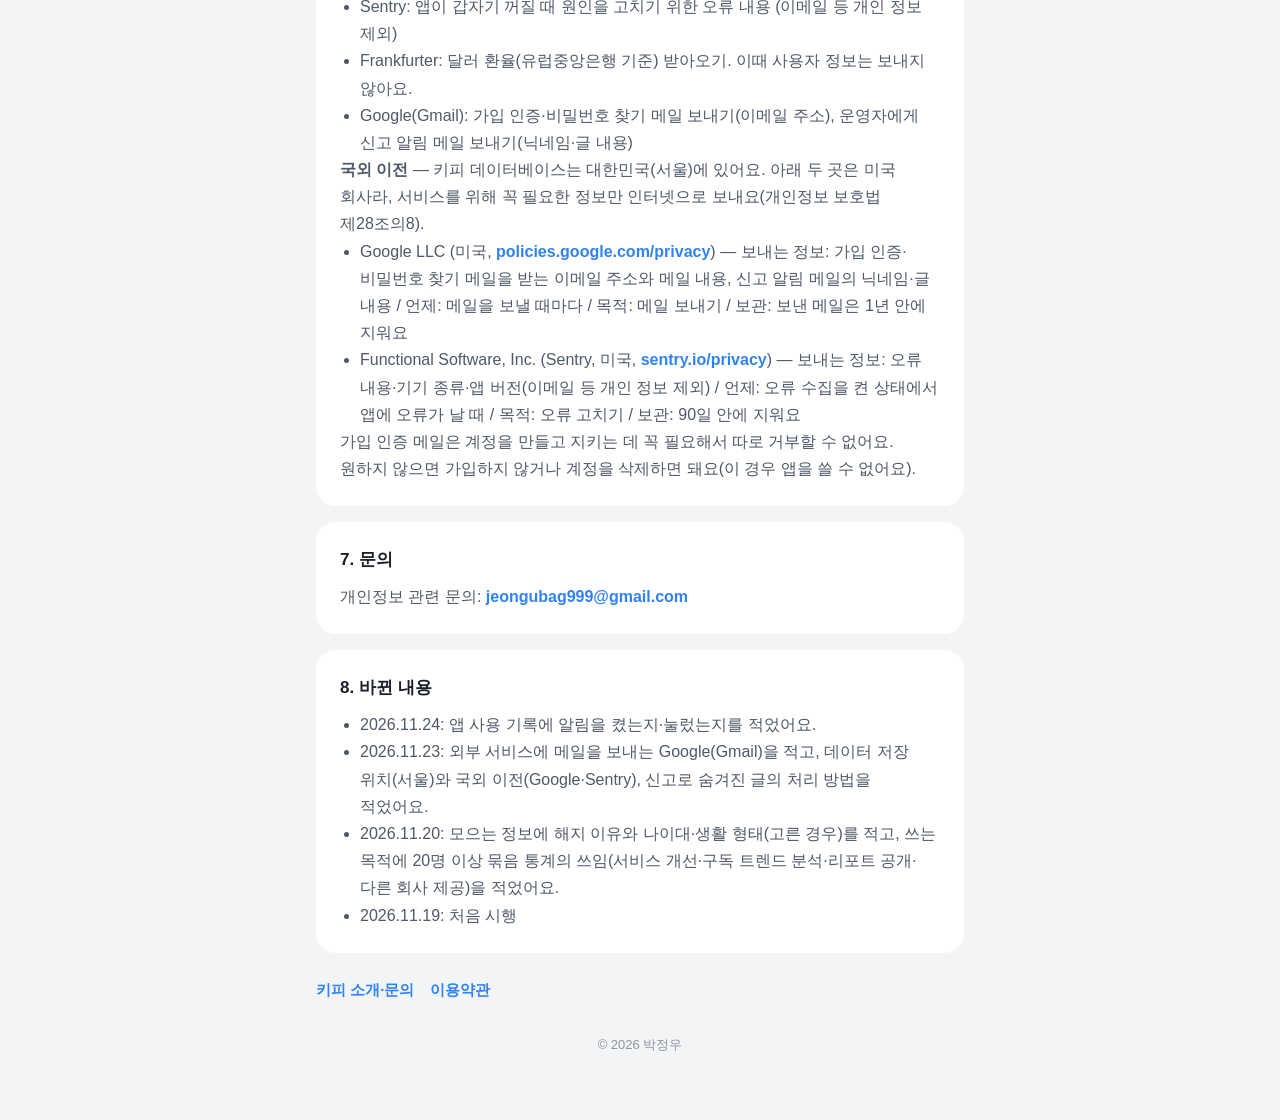
==== commit bfa63f49: "Privacy: note notification status and taps in usage records Co-Authored-By: Claude Opus 5.5 <noreply" ====
--- a/privacy.html
+++ b/privacy.html
@@ -16,12 +16,12 @@
     </header>
 
     <h1>개인정보 처리방침</h1>
-    <p class="updated">시행일 2026년 11월 23일</p>
+    <p class="updated">시행일 2026년 11월 24일</p>
 
     <section class="card">
       <h2>1. 모으는 정보</h2>
       <p>이메일(로그인용), 직접 입력한 월급·월급일, 나이대·생활 형태(고른 경우), 고정비(이름·금액·결제일·메모·나눠 내는 인원), 사용 여부 체크, 해지 이유(고른 경우), 알림 설정. 카드번호·결제 비밀번호·서비스 계정 비밀번호는 받지 않아요. 결제 문자를 붙여넣거나 단축어로 넘겨받아 등록할 때도 글은 휴대폰 화면 안에서만 읽고 저장하거나 보내지 않아요.</p>
-      <p>앱을 더 낫게 만들려고 앱 사용 기록(앱을 연 때, 어떤 화면을 봤는지, 등록·해지·공감 같은 행동과 관련 서비스 이름)을 남겨요. 사용 기록에는 금액·이메일·글 내용이 들어가지 않아요.</p>
+      <p>앱을 더 낫게 만들려고 앱 사용 기록(앱을 연 때, 어떤 화면을 봤는지, 등록·해지·공감 같은 행동과 관련 서비스 이름, 알림을 켰는지·눌렀는지)을 남겨요. 사용 기록에는 금액·이메일·글 내용이 들어가지 않아요.</p>
     </section>
 
     <section class="card">
@@ -69,6 +69,7 @@
     <section class="card">
       <h2>8. 바뀐 내용</h2>
       <ul>
+        <li>2026.11.24: 앱 사용 기록에 알림을 켰는지·눌렀는지를 적었어요.</li>
         <li>2026.11.23: 외부 서비스에 메일을 보내는 Google(Gmail)을 적고, 데이터 저장 위치(서울)와 국외 이전(Google·Sentry), 신고로 숨겨진 글의 처리 방법을 적었어요.</li>
         <li>2026.11.20: 모으는 정보에 해지 이유와 나이대·생활 형태(고른 경우)를 적고, 쓰는 목적에 20명 이상 묶음 통계의 쓰임(서비스 개선·구독 트렌드 분석·리포트 공개·다른 회사 제공)을 적었어요.</li>
         <li>2026.11.19: 처음 시행</li>
